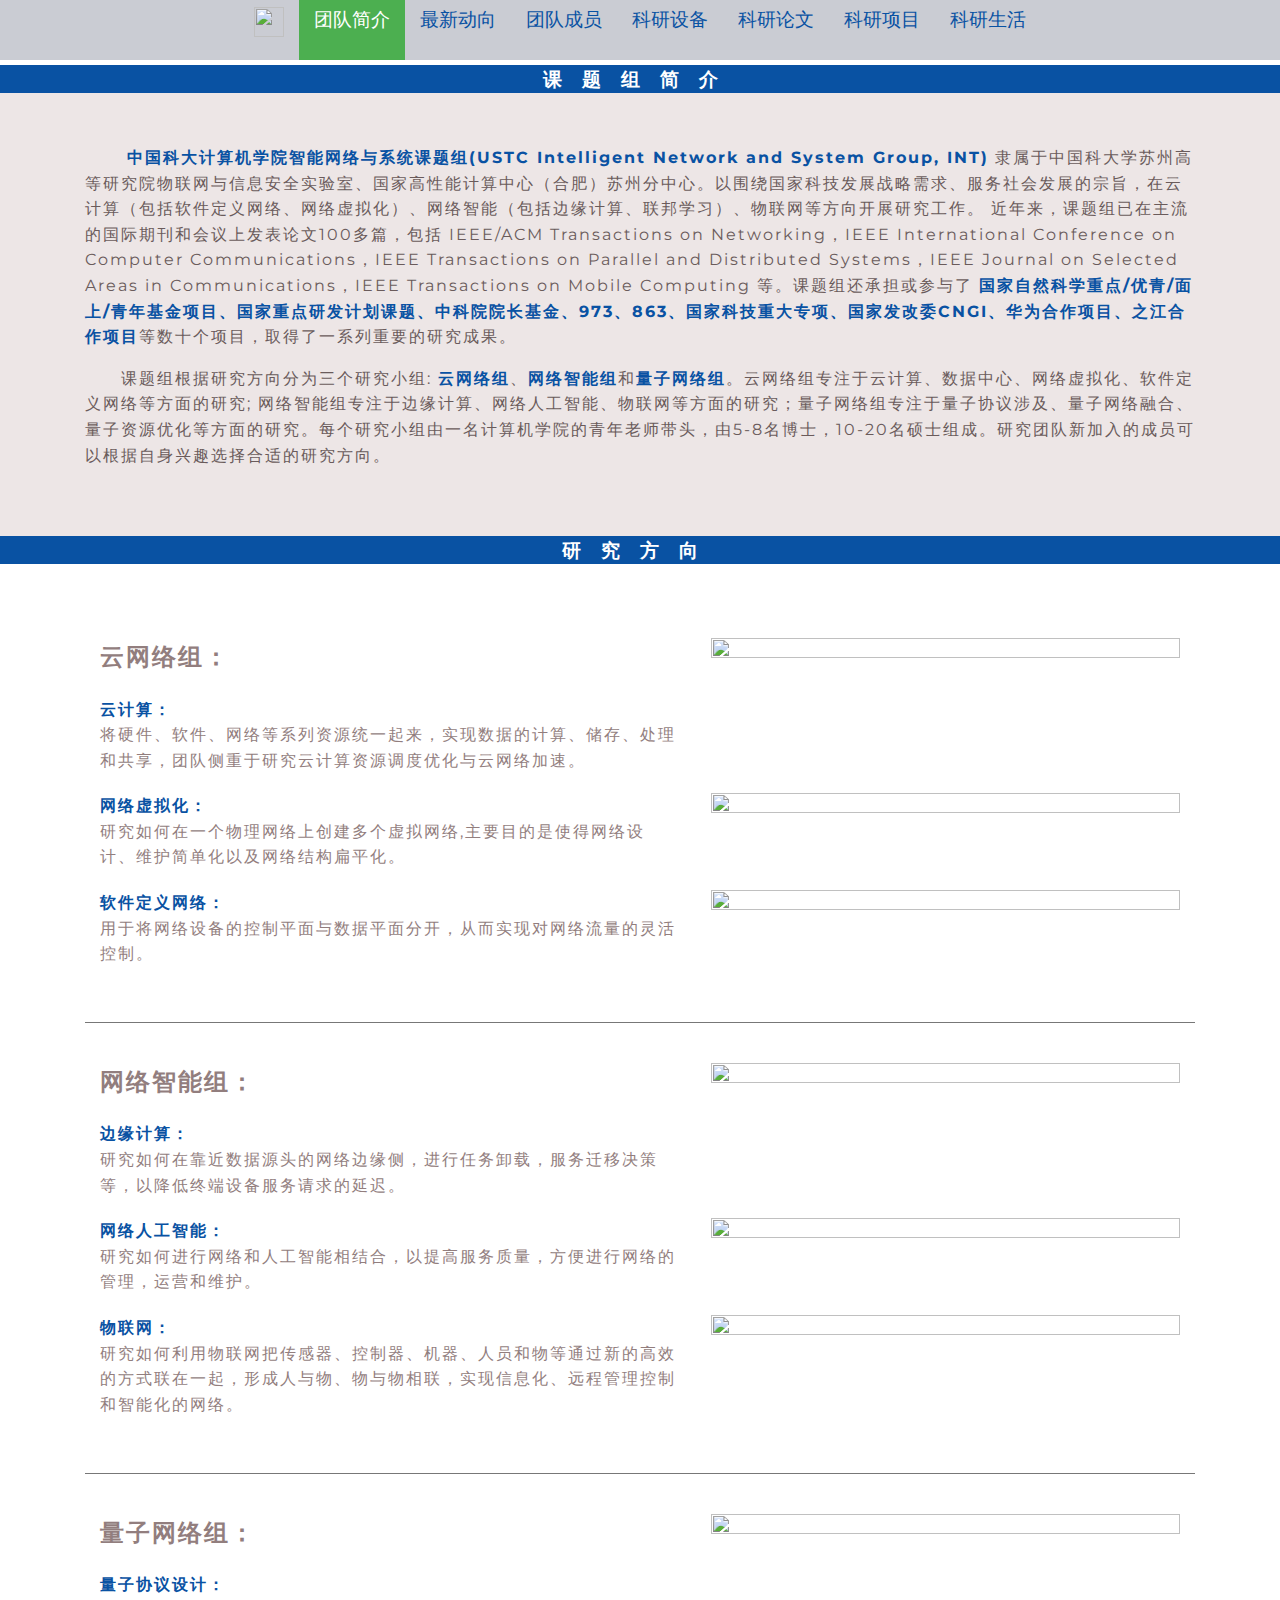
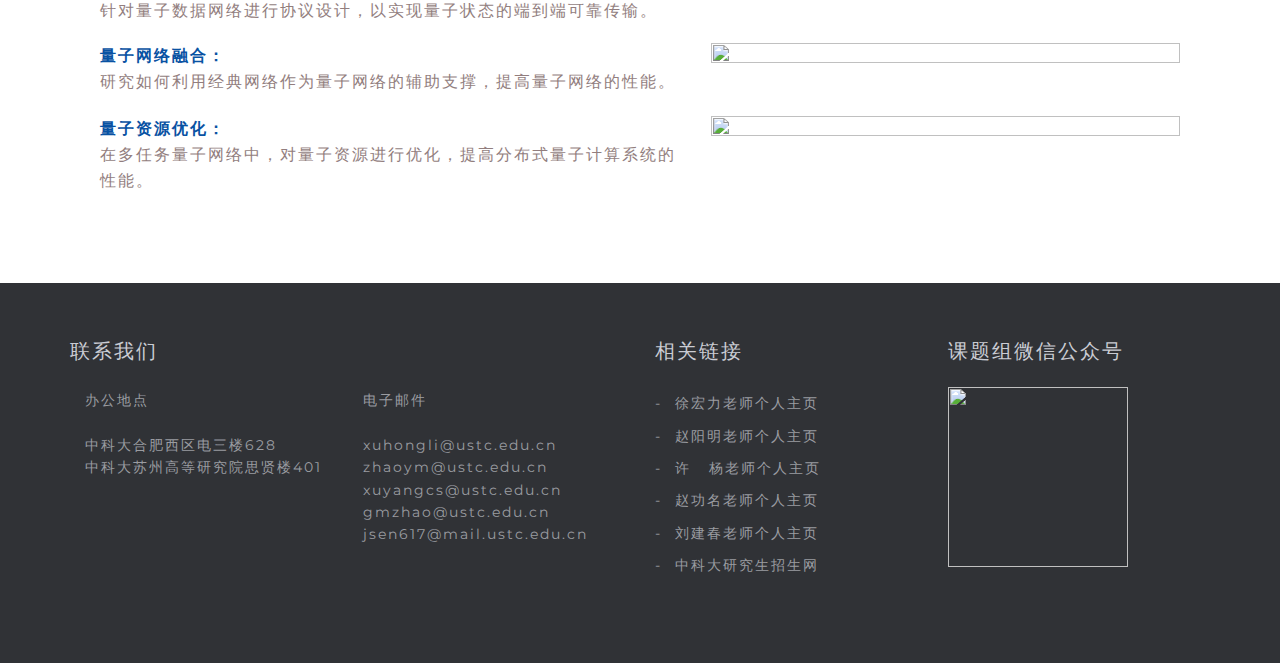
==== index.html @ 2b024c6d "Add files via upload" ====
<!DOCTYPE html>
<html lang="en">

<head>
    <meta charset="UTF-8" />
    <meta http-equiv="X-UA-Compatible" content="IE=edge" />
    <meta name="viewport" content="width=device-width, initial-scale=1.0,maximum-scale=1" />
    <link href="http://fonts.googleapis.com/css?family=Montserrat:400,700" rel="stylesheet" type="text/css" />
    <link href="fonts/font-awesome.min.css" rel="stylesheet" type="text/css" />
    <link rel="stylesheet" href="style.css" />
</head>



<body>
    <div class="site-content">
        <header class="site-header">
            <ul class="topnav">
                <li>
                    <a class="logo-image" href="#">
                        <p align="center"><img src="img/others/logo.png" width="30" height="30" /></p>
                    </a>
                </li>
                <li><a class="active" href="index.html">团队简介</a></li>
                <li><a href="news.html">最新动向</a></li>
                <li><a href="member.html">团队成员</a></li>
                <li><a href="equipment.html">科研设备</a></li>
                <li><a href="paper.html">科研论文</a></li>
                <li><a href="project.html">科研项目</a></li>
                <li><a href="life.html">科研生活</a></li>
            </ul>
        </header>
        <div class="blank">

        </div>


        <main class="main-content">
            <div class="page-head">
                <div class="container">
                    <h3 class="page-title">课题组简介</h3>
                </div>
            </div>
            <div class="fullwidth-block cta">
                <div class="container">
                    <div class="col-md-12">
                        <p>
                            <span>&nbsp;&nbsp;&nbsp;&nbsp;&nbsp;&nbsp;中国科大计算机学院智能网络与系统课题组(USTC
                                Intelligent Network and System Group, INT)</span> 隶属于中国科大学苏州高等研究院物联网与信息安全实验室、国家高性能计算中心（合肥）苏州分中心。以围绕国家科技发展战略需求、服务社会发展的宗旨，在云计算（包括软件定义网络、网络虚拟化）、网络智能（包括边缘计算、联邦学习）、物联网等方向开展研究工作。 近年来，课题组已在主流的国际期刊和会议上发表论文100多篇，包括
                            IEEE/ACM Transactions on Networking，IEEE International Conference on Computer Communications，IEEE Transactions on Parallel and Distributed Systems，IEEE Journal on Selected Areas in Communications，IEEE Transactions on Mobile
                            Computing 等。课题组还承担或参与了
                            <span>国家自然科学重点/优青/面上/青年基金项目、国家重点研发计划课题、中科院院长基金、973、863、国家科技重大专项、国家发改委CNGI、华为合作项目、之江合作项目</span>等数十个项目，取得了一系列重要的研究成果。
                        </p>
                        <p>
                            &nbsp;&nbsp;&nbsp;&nbsp;&nbsp;&nbsp;课题组根据研究方向分为三个研究小组: <span>云网络组</span>、<span>网络智能组</span>和<span>量子网络组</span>。云网络组专注于云计算、数据中心、网络虚拟化、软件定义网络等方面的研究; 网络智能组专注于边缘计算、网络人工智能、物联网等方面的研究；量子网络组专注于量子协议涉及、量子网络融合、量子资源优化等方面的研究。每个研究小组由一名计算机学院的青年老师带头，由5-8名博士，10-20名硕士组成。研究团队新加入的成员可以根据自身兴趣选择合适的研究方向。
                        </p>

                    </div>
                </div>
            </div>

            <div class="page-head">
                <div class="container">
                    <h3 class="page-title">研究方向</h3>
                </div>
            </div>
            <div class="fullwidth-block">
                <div class="container">
                    <div class="col-sm-12">
                        <div class="col-sm-7">
                            <h2>云网络组：</h2>
                            <span>云计算：</span>
                            <p>
                                将硬件、软件、网络等系列资源统一起来，实现数据的计算、储存、处理和共享，团队侧重于研究云计算资源调度优化与云网络加速。
                            </p>
                        </div>
                        <div class="col-sm-5">
                            <p style="text-align: center;"><img src="img/directions/cloud.jpg" width="100%" height="100%" /></p>
                            <br />
                        </div>
                        <div class="col-sm-7">
                            <span>网络虚拟化：</span>
                            <p>
                                研究如何在一个物理网络上创建多个虚拟网络,主要目的是使得网络设计、维护简单化以及网络结构扁平化。
                            </p>
                        </div>
                        <div class="col-sm-5">
                            <p style="text-align: center;"><img src="img/directions/nfv.jpg" width="100%" height="100%" /></p>
                            <br />
                        </div>
                        <div class="col-sm-7">
                            <span>软件定义网络：</span>
                            <p>
                                用于将网络设备的控制平面与数据平面分开，从而实现对网络流量的灵活控制。
                            </p>
                        </div>
                        <div class="col-sm-5">
                            <p style="text-align: center;"><img src="img/directions/sdn.jpg" width="100%" height="100%" /></p>
                            <br />
                        </div>
                    </div>

                    <div class="col-sm-12">
                        <br />
                        <hr />
                        <br />
                    </div>

                    <div class="col-sm-12">
                        <div class="col-sm-7">
                            <h2>网络智能组：</h2>
                            <span>边缘计算：</span>
                            <p>
                                研究如何在靠近数据源头的网络边缘侧，进行任务卸载，服务迁移决策等，以降低终端设备服务请求的延迟。
                            </p>
                        </div>
                        <div class="col-sm-5">
                            <p style="text-align: center;"><img src="img/directions/edge.jpg" width="100%" height="100%" /></p>
                            <br />
                        </div>
                        <div class="col-sm-7">
                            <span>网络人工智能：</span>
                            <p>
                                研究如何进行网络和人工智能相结合，以提高服务质量，方便进行网络的管理，运营和维护。
                            </p>
                        </div>
                        <div class="col-sm-5">
                            <p style="text-align: center;"><img src="img/directions/AI.jpg" width="100%" height="89%" />
                            </p>
                            <br />
                        </div>
                        <div class="col-sm-7">
                            <span>物联网：</span>
                            <p>
                                研究如何利用物联网把传感器、控制器、机器、人员和物等通过新的高效的方式联在一起，形成人与物、物与物相联，实现信息化、远程管理控制和智能化的网络。
                            </p>
                        </div>
                        <div class="col-sm-5">
                            <p style="text-align: center;"><img src="img/directions/IOT.jpg" width="100%" height="83%" /></p>
                            <br />
                        </div>
                    </div>

                    <div class="col-sm-12">
                        <br />
                        <hr />
                        <br />
                    </div>

                    <div class="col-sm-12">
                        <div class="col-sm-7">
                            <h2>量子网络组：</h2>
                            <span>量子协议设计：</span>
                            <p>
                                针对量子数据网络进行协议设计，以实现量子状态的端到端可靠传输。
                            </p>
                        </div>
                        <div class="col-sm-5">
                            <p style="text-align: center;"><img src="img/directions/Quantum1.jpg" width="100%" height="100%" /></p>
                            <br />
                        </div>
                        <div class="col-sm-7">
                            <span>量子网络融合：</span>
                            <p>
                                研究如何利用经典网络作为量子网络的辅助支撑，提高量子网络的性能。
                            </p>
                        </div>
                        <div class="col-sm-5">
                            <p style="text-align: center;"><img src="img/directions/Quantum2.jpg" width="100%" height="100%" /></p>
                            <br />
                        </div>
                        <div class="col-sm-7">
                            <span>量子资源优化：</span>
                            <p>
                                在多任务量子网络中，对量子资源进行优化，提高分布式量子计算系统的性能。
                            </p>
                        </div>
                        <div class="col-sm-5">
                            <p style="text-align: center;"><img src="img/directions/Quantum3.jpg" width="100%" height="100%" /></p>
                            <br />
                        </div>
                    </div>
                </div>
            </div>
        </main>

        <footer class="site-footer">
            <div class="container">
                <div class="row">
                    <div class="col-xs-1">
                        <div class="widget">
                            <h3 class="widget-title">联系我们</h3>
                            <address>
                                <div class="col-xs-2">
                                    <p>
                                        办公地点<br /><br />
                                        <a href="#">中科大合肥西区电三楼628</a><br />
                                        <a href="#">中科大苏州高等研究院思贤楼401</a><br />
                                    </p>
                                </div>
                                <div class="col-xs-2">
                                    <p>
                                        电子邮件<br /><br />
                                        <a href="#">xuhongli@ustc.edu.cn</a><br />
                                        <a href="#">zhaoym@ustc.edu.cn</a><br />
                                        <a href="#">xuyangcs@ustc.edu.cn</a><br />
                                        <a href="#">gmzhao@ustc.edu.cn</a><br />
                                        <a href="#">jsen617@mail.ustc.edu.cn</a><br />
                                    </p>
                                </div>
                            </address>
                        </div>
                    </div>
                    <div class="col-xs-3">
                        <div class="widget">
                            <h3 class="widget-title">相关链接</h3>
                            <ul class="dash-list">
                                <li>
                                    <a href="http://cs.ustc.edu.cn/2020/0828/c23236a460083/page.htm" target="_blank" rel="noopener noreferrer">徐宏力老师个人主页</a>
                                </li>
                                <li>
                                    <a href="http://cs.ustc.edu.cn/2021/0803/c23237a519117/page.htm" target="_blank" rel="noopener noreferrer">赵阳明老师个人主页</a>
                                </li>
                                <li>
                                    <a href="http://cs.ustc.edu.cn/2020/0905/c23240a460143/page.htm" target="_blank" rel="noopener noreferrer">许&nbsp;&nbsp;&nbsp;杨老师个人主页</a>
                                </li>
                                <li>
                                    <a href="http://cs.ustc.edu.cn/2020/0928/c23240a460151/page.htm" target="_blank" rel="noopener noreferrer">赵功名老师个人主页</a>
                                </li>
                                <li>
                                    <a href="http://cs.ustc.edu.cn/2022/0707/c23240a562030/page.htm" target="_blank" rel="noopener noreferrer">刘建春老师个人主页</a>
                                </li>
                                <li>
                                    <a href="https://yz.ustc.edu.cn/" target="_blank" rel="noopener noreferrer">中科大研究生招生网</a>
                                </li>
                            </ul>
                        </div>
                    </div>
                    <div class="col-xs-3">
                        <div class="widget">
                            <h3 class="widget-title">课题组微信公众号</h3>
                            <ul class="dash-list">
                                <img src="img/others/wx.jpg" width="180" height="180" />
                            </ul>
                        </div>
                    </div>
                </div>
            </div>
        </footer>

    </div>

    <script src="js/jquery-1.11.1.min.js"></script>
    <script type="text/javascript" src="http://maps.google.com/maps/api/js?sensor=false&amp;language=en"></script>
    <script src="js/plugins.js"></script>
    <script src="js/app.js"></script>
</body>

</html>
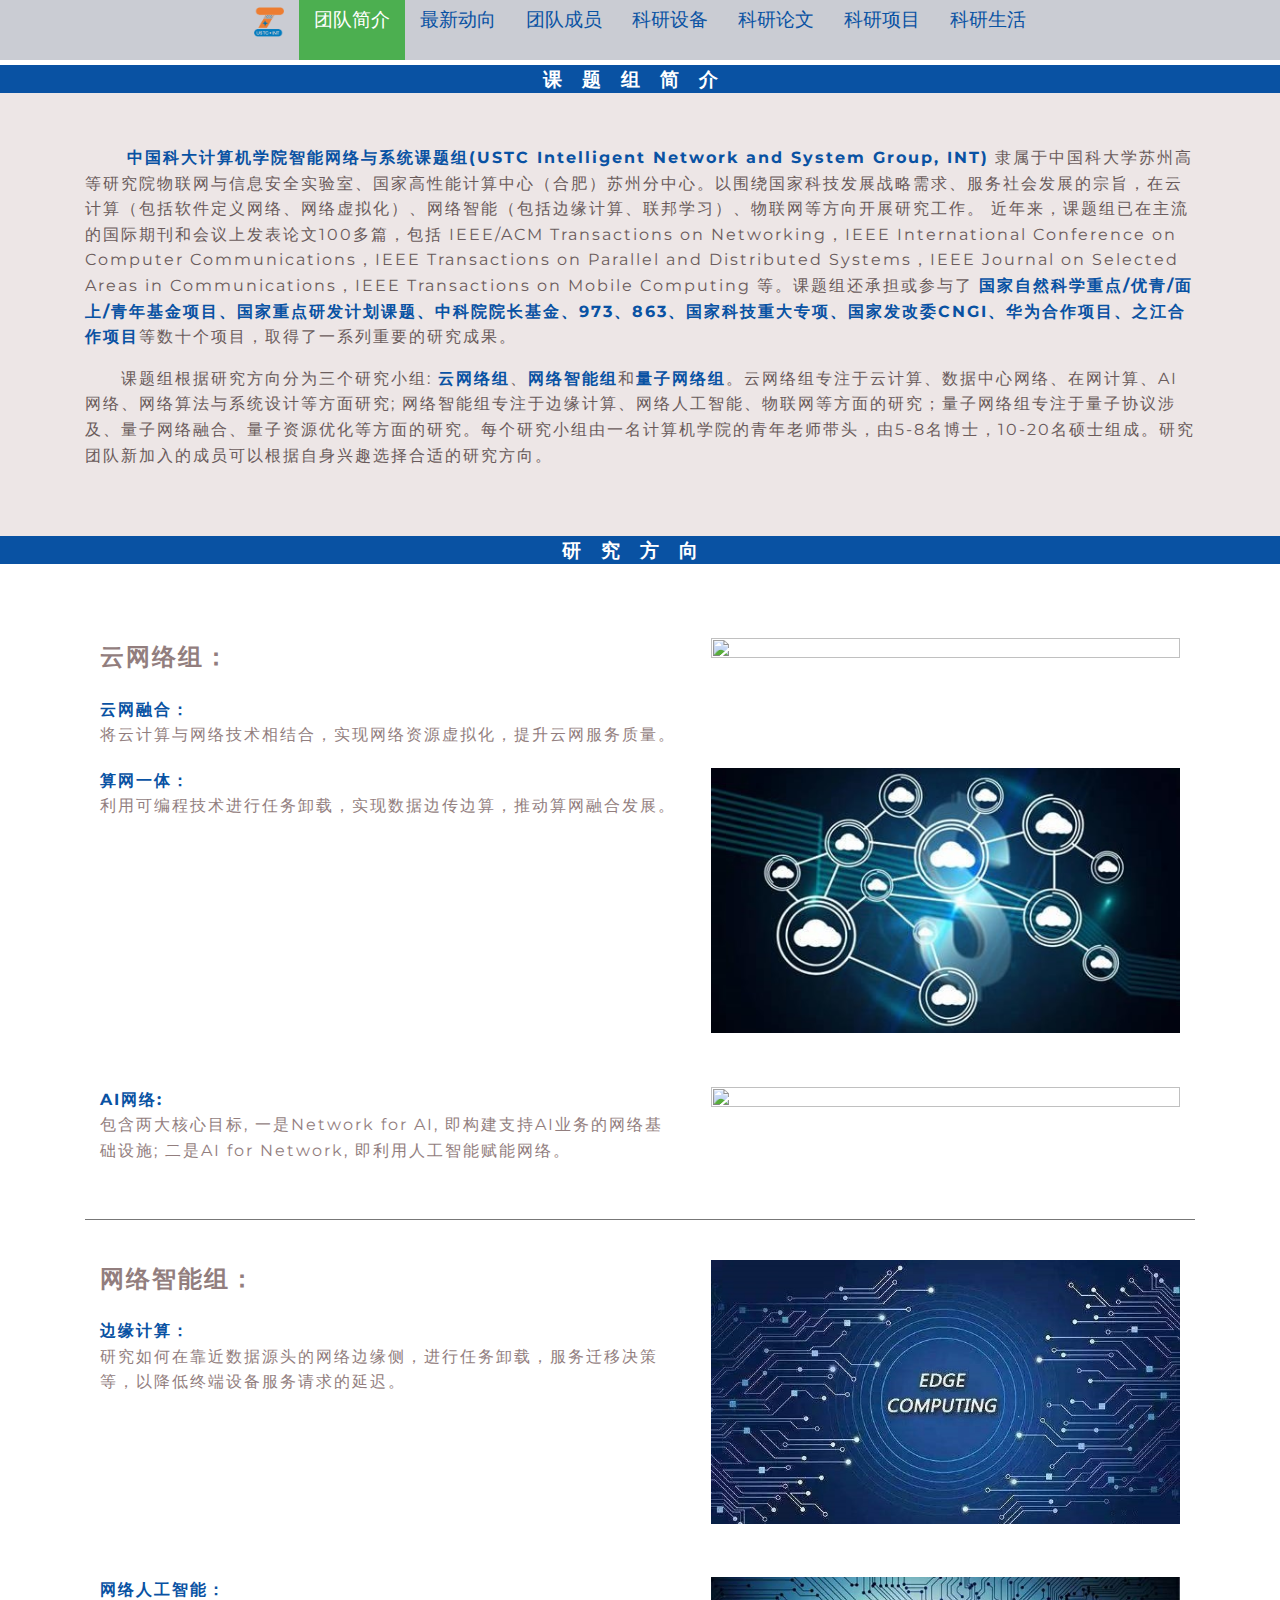
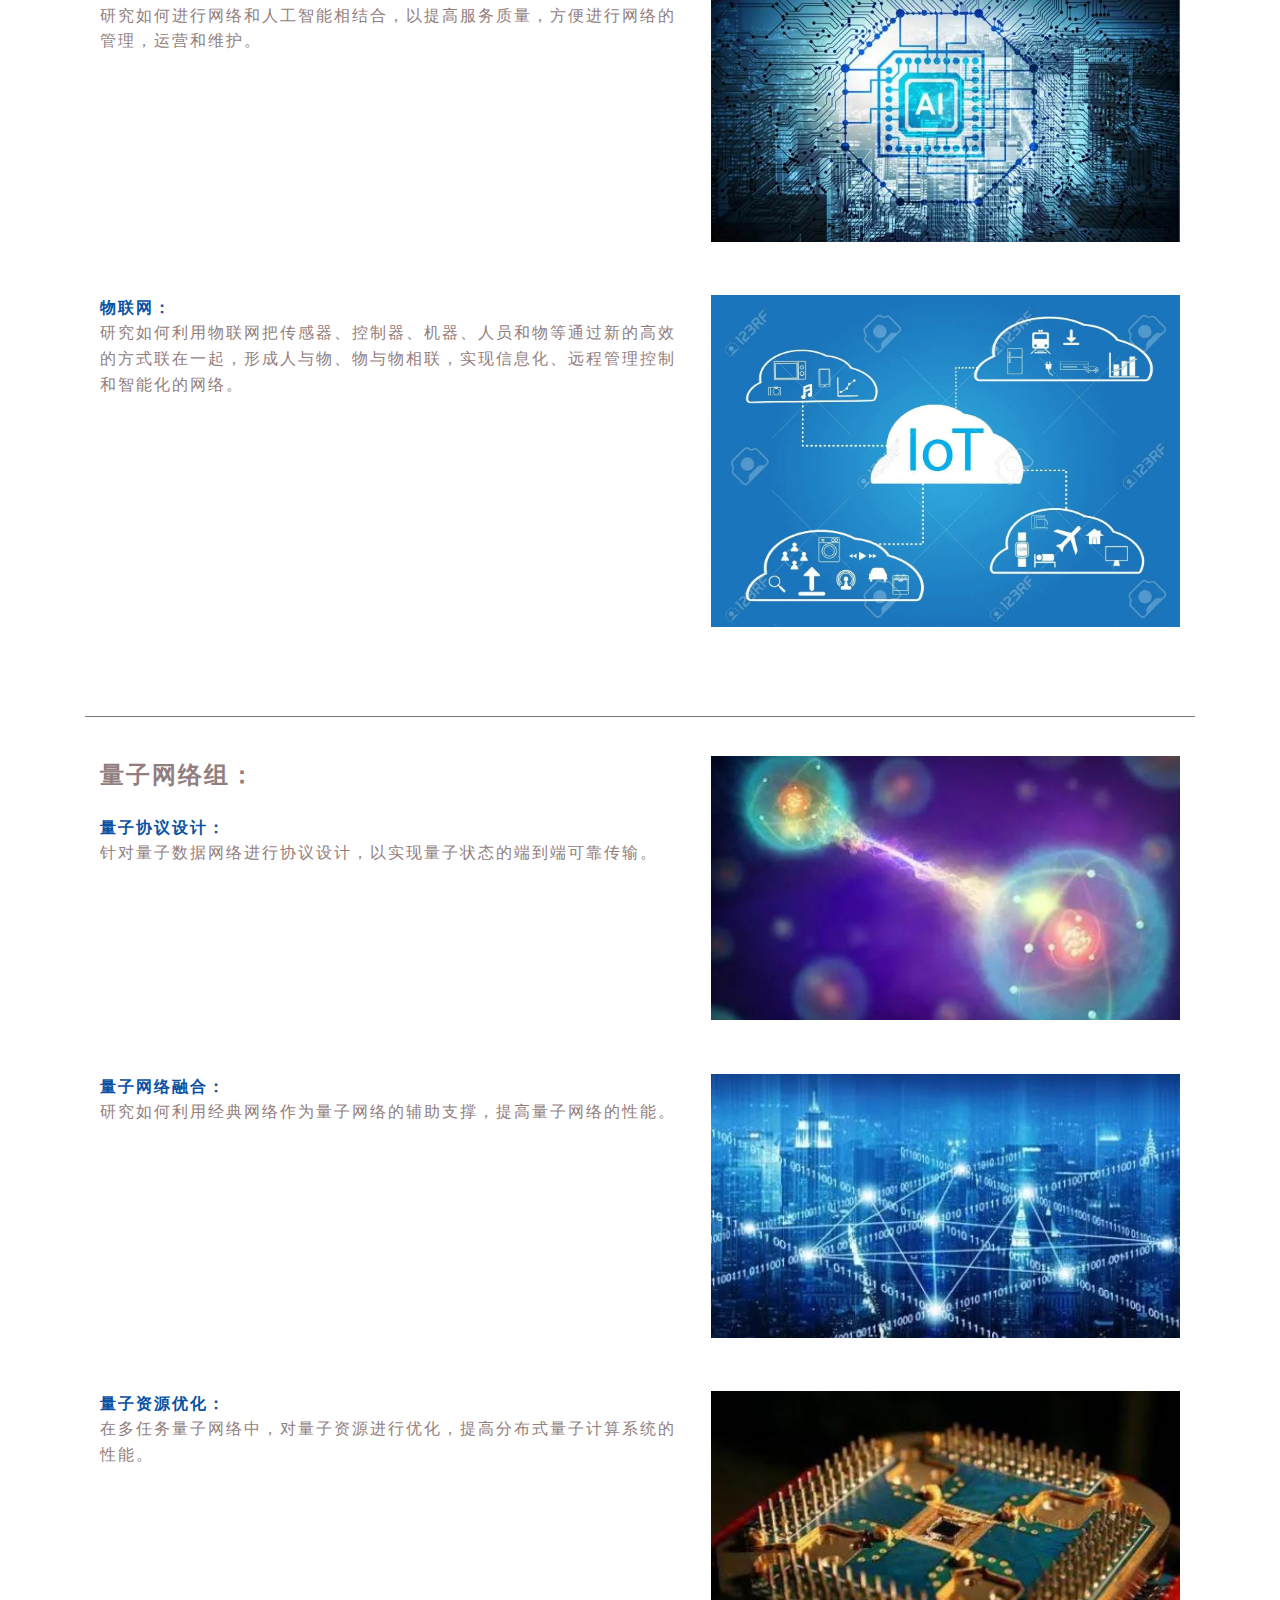
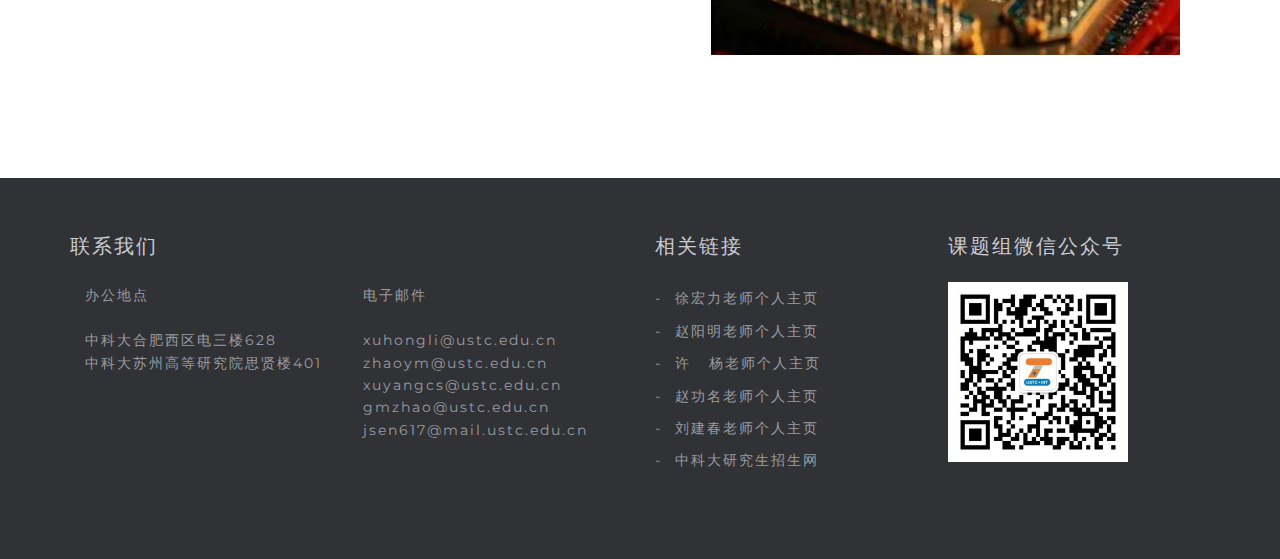
==== commit 5f984394: "update" ====
--- a/index.html
+++ b/index.html
@@ -52,7 +52,7 @@
                             <span>国家自然科学重点/优青/面上/青年基金项目、国家重点研发计划课题、中科院院长基金、973、863、国家科技重大专项、国家发改委CNGI、华为合作项目、之江合作项目</span>等数十个项目，取得了一系列重要的研究成果。
                         </p>
                         <p>
-                            &nbsp;&nbsp;&nbsp;&nbsp;&nbsp;&nbsp;课题组根据研究方向分为三个研究小组: <span>云网络组</span>、<span>网络智能组</span>和<span>量子网络组</span>。云网络组专注于云计算、数据中心、网络虚拟化、软件定义网络等方面的研究; 网络智能组专注于边缘计算、网络人工智能、物联网等方面的研究；量子网络组专注于量子协议涉及、量子网络融合、量子资源优化等方面的研究。每个研究小组由一名计算机学院的青年老师带头，由5-8名博士，10-20名硕士组成。研究团队新加入的成员可以根据自身兴趣选择合适的研究方向。
+                            &nbsp;&nbsp;&nbsp;&nbsp;&nbsp;&nbsp;课题组根据研究方向分为三个研究小组: <span>云网络组</span>、<span>网络智能组</span>和<span>量子网络组</span>。云网络组专注于云计算、数据中心网络、在网计算、AI网络、网络算法与系统设计等方面研究; 网络智能组专注于边缘计算、网络人工智能、物联网等方面的研究；量子网络组专注于量子协议涉及、量子网络融合、量子资源优化等方面的研究。每个研究小组由一名计算机学院的青年老师带头，由5-8名博士，10-20名硕士组成。研究团队新加入的成员可以根据自身兴趣选择合适的研究方向。
                         </p>
 
                     </div>
@@ -69,19 +69,19 @@
                     <div class="col-sm-12">
                         <div class="col-sm-7">
                             <h2>云网络组：</h2>
-                            <span>云计算：</span>
-                            <p>
-                                将硬件、软件、网络等系列资源统一起来，实现数据的计算、储存、处理和共享，团队侧重于研究云计算资源调度优化与云网络加速。
-                            </p>
-                        </div>
-                        <div class="col-sm-5">
-                            <p style="text-align: center;"><img src="img/directions/cloud.jpg" width="100%" height="100%" /></p>
-                            <br />
-                        </div>
-                        <div class="col-sm-7">
-                            <span>网络虚拟化：</span>
-                            <p>
-                                研究如何在一个物理网络上创建多个虚拟网络,主要目的是使得网络设计、维护简单化以及网络结构扁平化。
+                            <span>云网融合：</span>
+                            <p>
+                                将云计算与网络技术相结合，实现网络资源虚拟化，提升云网服务质量。
+                            </p>
+                        </div>
+                        <div class="col-sm-5">
+                            <p style="text-align: center;"><img src="img/directions/network-cloud.jpg" width="100%" height="100%" /></p>
+                            <br />
+                        </div>
+                        <div class="col-sm-7">
+                            <span>算网一体：</span>
+                            <p>
+                                利用可编程技术进行任务卸载，实现数据边传边算，推动算网融合发展。
                             </p>
                         </div>
                         <div class="col-sm-5">
@@ -89,13 +89,13 @@
                             <br />
                         </div>
                         <div class="col-sm-7">
-                            <span>软件定义网络：</span>
-                            <p>
-                                用于将网络设备的控制平面与数据平面分开，从而实现对网络流量的灵活控制。
-                            </p>
-                        </div>
-                        <div class="col-sm-5">
-                            <p style="text-align: center;"><img src="img/directions/sdn.jpg" width="100%" height="100%" /></p>
+                            <span>AI网络: </span>
+                            <p>
+                                包含两大核心目标, 一是Network for AI, 即构建支持AI业务的网络基础设施; 二是AI for Network, 即利用人工智能赋能网络。
+                            </p>
+                        </div>
+                        <div class="col-sm-5">
+                            <p style="text-align: center;"><img src="img/directions/AINetwork.png" width="100%" height="100%" /></p>
                             <br />
                         </div>
                     </div>
@@ -216,7 +216,7 @@
                             <h3 class="widget-title">相关链接</h3>
                             <ul class="dash-list">
                                 <li>
-                                    <a href="http://cs.ustc.edu.cn/2020/0828/c23236a460083/page.htm" target="_blank" rel="noopener noreferrer">徐宏力老师个人主页</a>
+                                    <a href="http://cs.ustc.edu.cn/2020/0828/c23235a460083/page.htm" target="_blank" rel="noopener noreferrer">徐宏力老师个人主页</a>
                                 </li>
                                 <li>
                                     <a href="http://cs.ustc.edu.cn/2021/0803/c23237a519117/page.htm" target="_blank" rel="noopener noreferrer">赵阳明老师个人主页</a>
@@ -225,7 +225,7 @@
                                     <a href="http://cs.ustc.edu.cn/2020/0905/c23240a460143/page.htm" target="_blank" rel="noopener noreferrer">许&nbsp;&nbsp;&nbsp;杨老师个人主页</a>
                                 </li>
                                 <li>
-                                    <a href="http://cs.ustc.edu.cn/2020/0928/c23240a460151/page.htm" target="_blank" rel="noopener noreferrer">赵功名老师个人主页</a>
+                                    <a href="http://cs.ustc.edu.cn/2020/0928/c23239a460151/page.htm" target="_blank" rel="noopener noreferrer">赵功名老师个人主页</a>
                                 </li>
                                 <li>
                                     <a href="http://cs.ustc.edu.cn/2022/0707/c23240a562030/page.htm" target="_blank" rel="noopener noreferrer">刘建春老师个人主页</a>
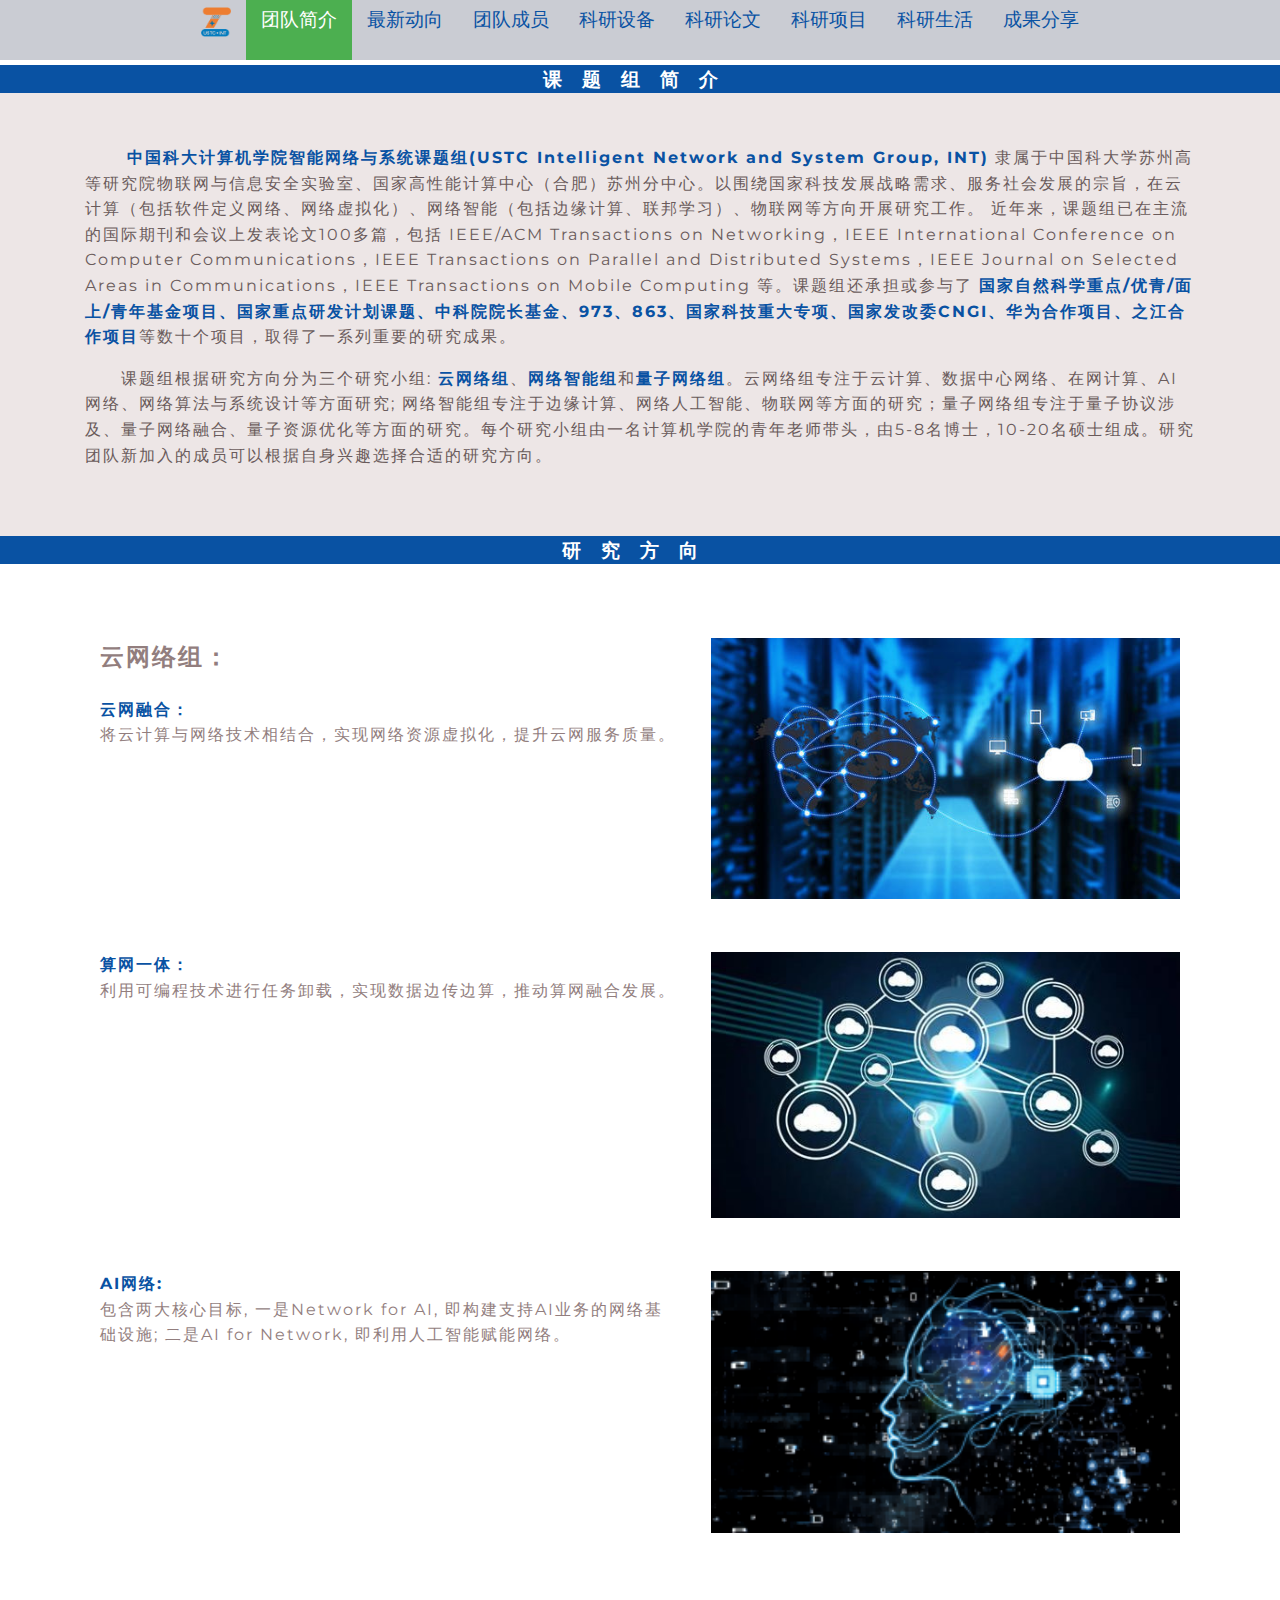
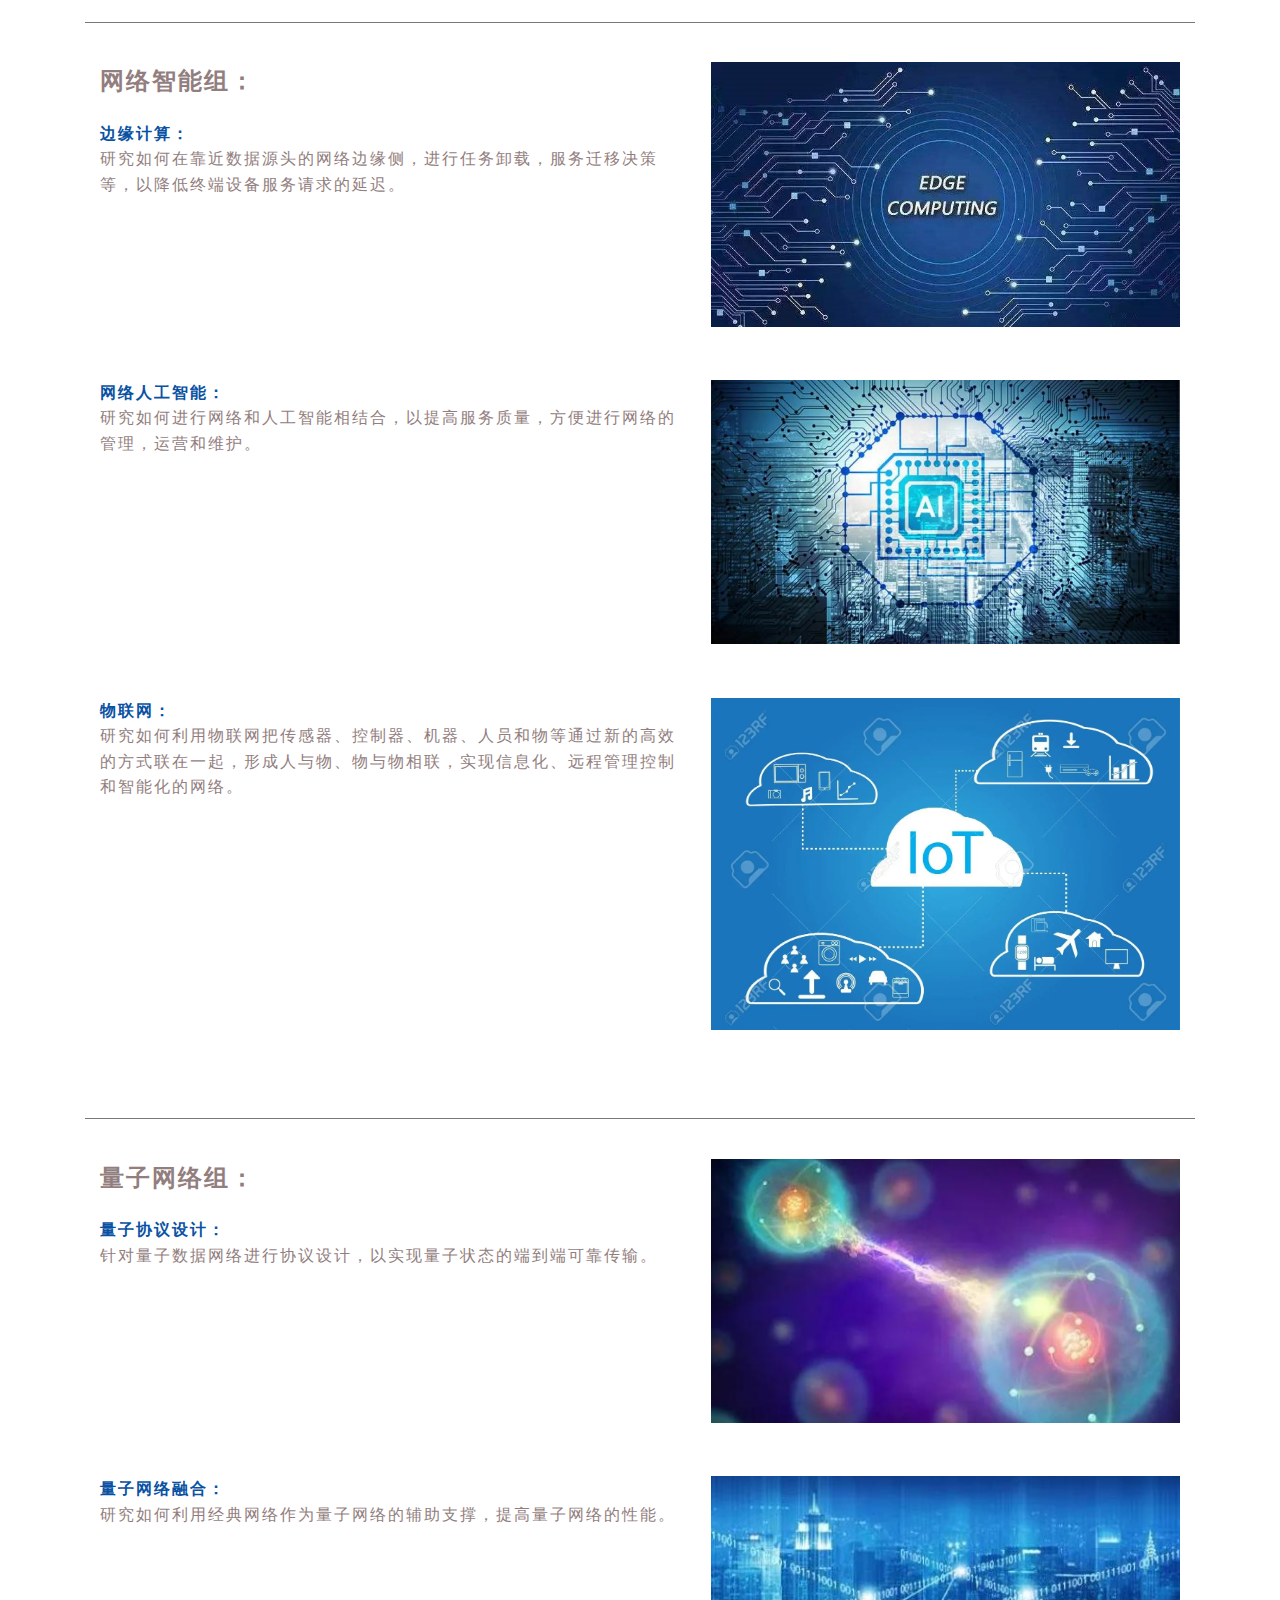
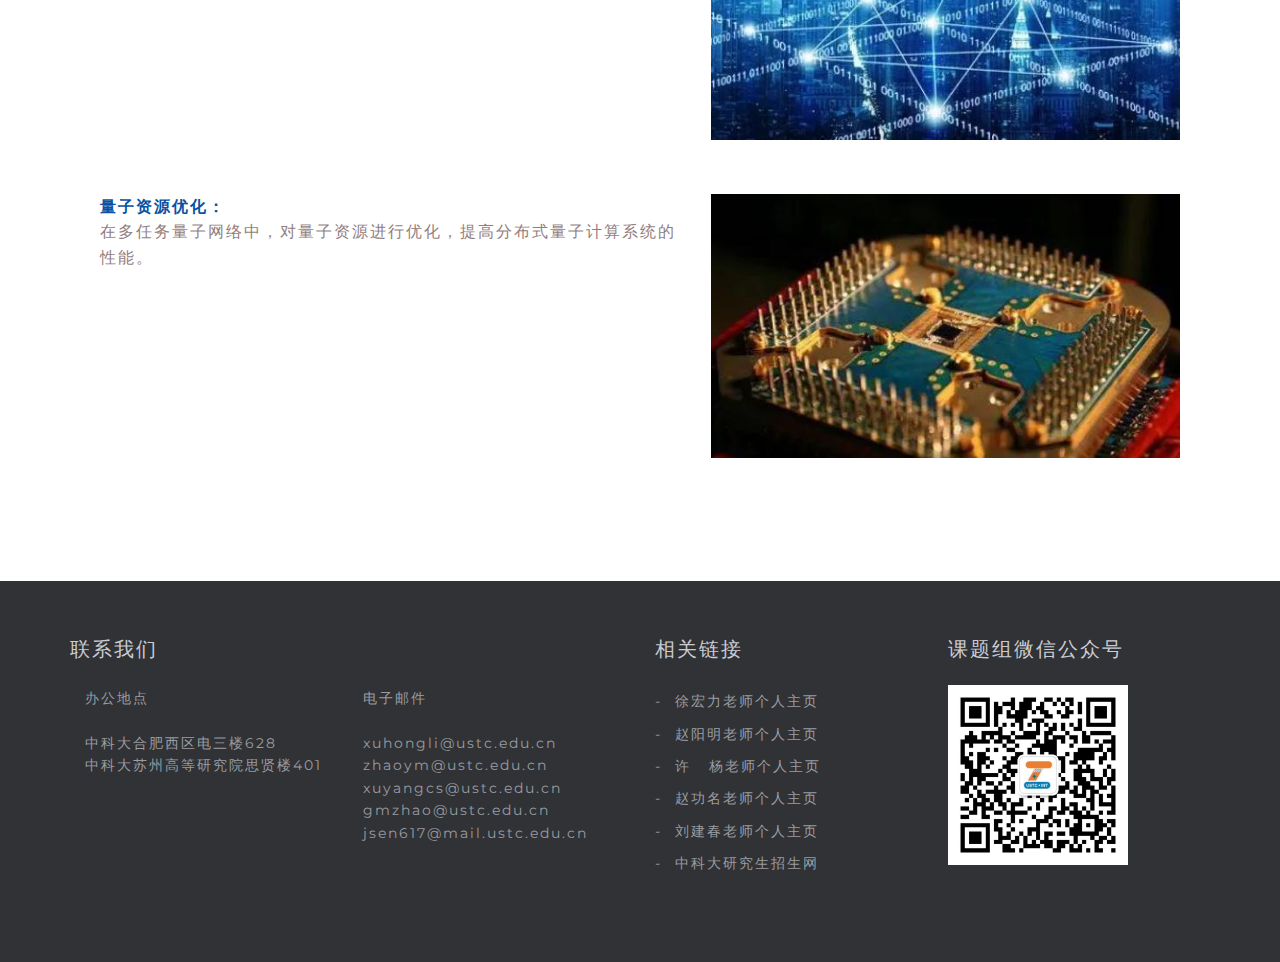
==== commit e4e6e164: "update" ====
--- a/index.html
+++ b/index.html
@@ -28,6 +28,7 @@
                 <li><a href="paper.html">科研论文</a></li>
                 <li><a href="project.html">科研项目</a></li>
                 <li><a href="life.html">科研生活</a></li>
+                <li><a href="https://mp.weixin.qq.com/mp/appmsgalbum?__biz=Mzg5NTU4MzE0Nw==&action=getalbum&album_id=1792195682527674382&scene=126&sessionid=-1649007569&uin=&key=&devicetype=Windows+10+x64&version=6309092b&lang=zh_CN&ascene=0" target="_blank">成果分享</a></li>
             </ul>
         </header>
         <div class="blank">
